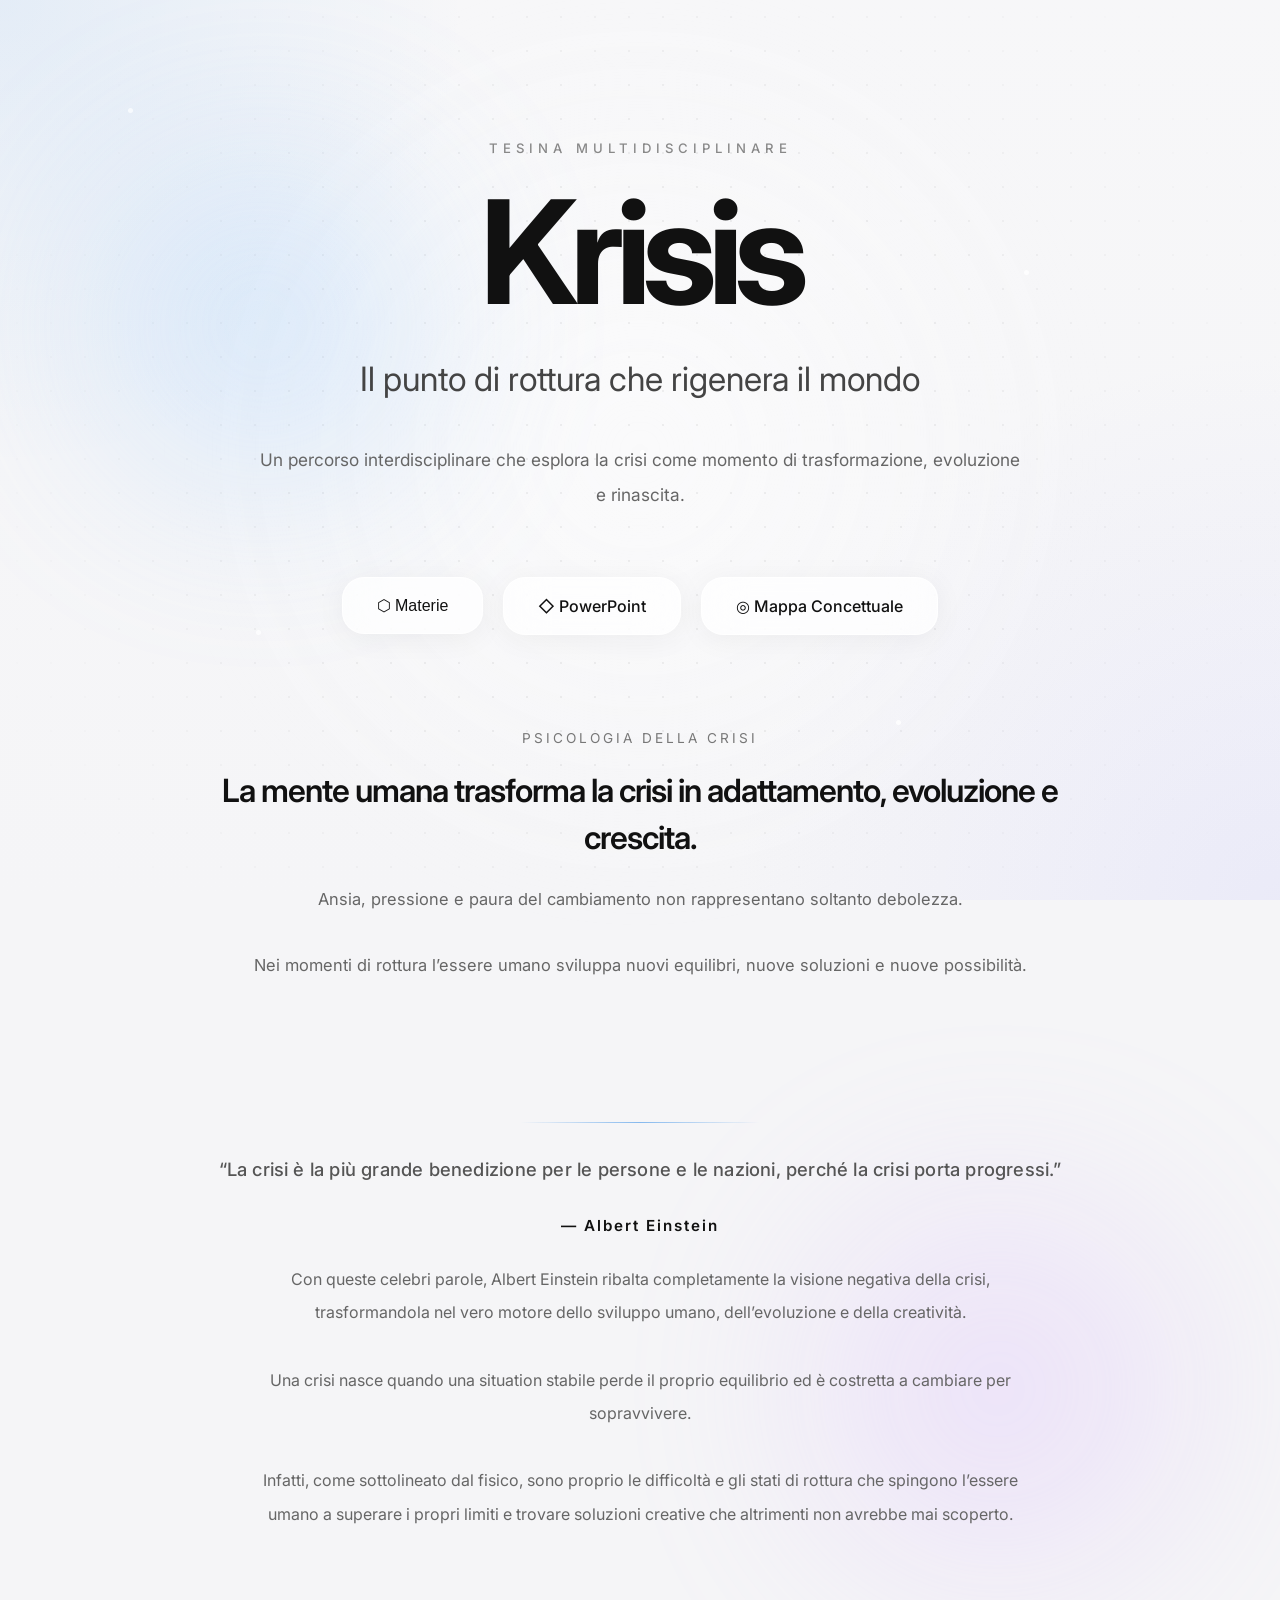
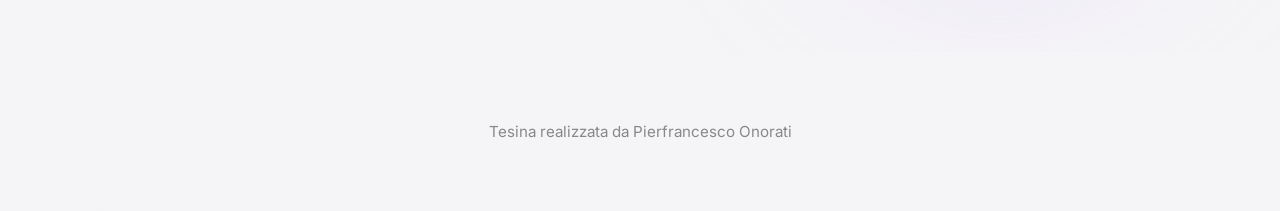
==== tesina-sito/index.html @ 6eeea710 "Add files via upload" ====
<!DOCTYPE html>
<html lang="it">

<head>

    <meta charset="UTF-8">
    <meta name="viewport" content="width=device-width, initial-scale=1.0">

    <title>Krisis — Tesina</title>

    <link rel="stylesheet" href="style.css">

    <link href="https://fonts.googleapis.com/css2?family=Inter:wght@300;400;500;600;700&display=swap"
        rel="stylesheet">

</head>

<body>

    <div class="background"></div>


    <div class="cinematic-intro">

        <h1>
            KRISIS
        </h1>

        <p>
            Il punto di rottura che rigenera il mondo
        </p>

    </div>


    <audio id="hoverSound" preload="auto">
        <source src="assets/hover.mp3" type="audio/mpeg">
    </audio>


    <div class="particles">

        <span></span>
        <span></span>
        <span></span>
        <span></span>
        <span></span>

    </div>


    <div id="loader">

        <div class="loader-content">

            <div class="loader-logo">
                ✦
            </div>

            <h1>Krisis</h1>

            <p>
                Preparazione esperienza...
            </p>

        </div>

    </div>


    <section class="hero">

        <div class="floating-orb orb1"></div>
        <div class="floating-orb orb2"></div>


        <p class="mini-text">
            TESINA MULTIDISCIPLINARE
        </p>

        <h1>
            Krisis
        </h1>

        <h2>
            Il punto di rottura che rigenera il mondo
        </h2>

        <p class="description">

            Un percorso interdisciplinare
            che esplora la crisi come momento
            di trasformazione, evoluzione e rinascita.

        </p>


        <div class="main-actions">

            <div class="dropdown">

                <button class="glass-btn">
                    ⬡ Materie
                </button>

                <div class="dropdown-content">

                    <a href="pdf/introduzione.pdf" target="_blank">

                        <span>
                            Introduzione
                        </span>

                        <small>
                            Il significato della crisi e della rinascita
                        </small>

                    </a>


                    <a href="pdf/italiano.pdf" target="_blank">

                        <span>
                            Italiano
                        </span>

                        <small>

                        </small>

                    </a>


                    <a href="pdf/storia.pdf" target="_blank">

                        <span>
                            Storia
                        </span>

                        <small>
                            La crisi del '29 e il New Deal
                        </small>

                    </a>


                    <a href="pdf/geografia.pdf" target="_blank">

                        <span>
                            Geografia
                        </span>

                        <small>

                        </small>

                    </a>


                    <a href="pdf/educazione-civica.pdf" target="_blank">

                        <span>
                            Educazione Civica
                        </span>

                        <small>

                        </small>

                    </a>


                    <a href="pdf/scienze.pdf" target="_blank">

                        <span>
                            Scienze
                        </span>

                        <small>
                            Ansia, stress e crisi interiori
                        </small>

                    </a>


                    <a href="pdf/tecnologia.pdf" target="_blank">

                        <span>
                            Tecnologia
                        </span>

                        <small>

                        </small>

                    </a>


                    <a href="pdf/inglese.pdf" target="_blank">

                        <span>
                            Inglese
                        </span>

                        <small>

                        </small>

                    </a>


                    <a href="pdf/spagnolo.pdf" target="_blank">

                        <span>
                            Spagnolo
                        </span>

                        <small>

                        </small>

                    </a>


                    <a href="pdf/arte.pdf" target="_blank">

                        <span>
                            Arte
                        </span>

                        <small>

                        </small>

                    </a>


                    <a href="pdf/musica.pdf" target="_blank">

                        <span>
                            Musica
                        </span>

                        <small>

                        </small>

                    </a>


                    <a href="pdf/motoria.pdf" target="_blank">

                        <span>
                            Scienze Motorie
                        </span>

                        <small>
                            La crisi del ciclismo e il caso Armstrong
                        </small>

                    </a>

                </div>

            </div>


            <a href="assets/presentazione.pptx"
               class="glass-btn"
               target="_blank">

                ◇ PowerPoint

            </a>


            <a href="assets/mappa.pdf"
               class="glass-btn"
               target="_blank">

                ◎ Mappa Concettuale

            </a>

        </div>


        <div class="psychology-card fade-in">

            <span class="psychology-tag">
                Psicologia della crisi
            </span>

            <h3>

                La mente umana trasforma
                la crisi in adattamento,
                evoluzione e crescita.

            </h3>

            <p>

                Ansia, pressione e paura
                del cambiamento non rappresentano
                soltanto debolezza.

                <br><br>

                Nei momenti di rottura
                l’essere umano sviluppa
                nuovi equilibri,
                nuove soluzioni
                e nuove possibilità.

            </p>

        </div>


        <div class="hero-decoration fade-in">

            <div class="glass-line"></div>

            <p class="hero-quote">

                “La crisi è la più grande benedizione
                per le persone e le nazioni,
                perché la crisi porta progressi.”

            </p>

            <p class="hero-caption">
                — Albert Einstein
            </p>

            <p class="hero-description">

                Con queste celebri parole,
                Albert Einstein ribalta completamente
                la visione negativa della crisi,
                trasformandola nel vero motore
                dello sviluppo umano,
                dell’evoluzione e della creatività.

                <br><br>

                Una crisi nasce quando
                una situation stabile
                perde il proprio equilibrio
                ed è costretta a cambiare
                per sopravvivere.

                <br><br>

                Infatti, come sottolineato dal fisico,
                sono proprio le difficoltà
                e gli stati di rottura
                che spingono l’essere umano
                a superare i propri limiti
                e trovare soluzioni creative
                che altrimenti
                non avrebbe mai scoperto.

            </p>

        </div>

    </section>


    <footer>

        <p>
            Tesina realizzata da Pierfrancesco Onorati
        </p>

    </footer>


    <script src="script.js"></script>

</body>

</html>
---- tesina-sito/style.css ----
/* style.css */

*{
    margin:0;
    padding:0;
    box-sizing:border-box;
}

html{
    scroll-behavior:smooth;
}

body{
    font-family:'Inter', sans-serif;
    background:#f5f5f7;
    color:#111;
    overflow-x:hidden;
}


/* =========================
   SFONDO CORRETTO (Puntini Visibili)
========================= */

.background{
    position:fixed;
    width:100%;
    height:100%;
    top:0;
    left:0;

    background:
    radial-gradient(circle at top left,
    rgba(0,113,227,0.08),
    transparent 30%),

    radial-gradient(circle at bottom right,
    rgba(180,180,255,0.16),
    transparent 35%),

    linear-gradient(
        180deg,
        rgba(255,255,255,0.2), /* Ridotta opacità per far trasparire i puntini sottostanti */
        rgba(245,245,247,0.75)
    ),

    #f5f5f7;

    z-index:-20;
}


/* MICRO-PUNTINI GEOMETRICI MINIMAL */

.background::before{

    content:"";

    position:absolute;
    inset:0;

    /* Sostituita la vecchia griglia con micro-puntini scuri a contrasto calibrato */
    background-image: radial-gradient(rgba(0, 0, 0, 0.05) 1px, transparent 1px);
    background-size: 34px 34px;

    /* Maschera radiale per sfumare i puntini verso i bordi dello schermo */
    mask-image:
    radial-gradient(
        circle at center,
        black 40%,
        transparent 90%
    );
    -webkit-mask-image:
    radial-gradient(
        circle at center,
        black 40%,
        transparent 90%
    );

    opacity:1; /* Massima opacità per garantire la visibilità sul display */
}


/* GLOW CENTRALE */

.background::after{

    content:"";

    position:absolute;

    width:900px;
    height:900px;

    left:50%;
    top:50%;

    transform:translate(-50%, -50%);

    background:
    radial-gradient(
        rgba(255,255,255,0.6),
        transparent 70%
    );

    filter:blur(40px);

    opacity:0.9;
    z-index: -1; /* Mantiene il bagliore bianco sotto i puntini */
}


/* =========================
   INTRO
========================= */

.cinematic-intro{
    position:fixed;
    inset:0;

    background:#f5f5f7;

    display:flex;
    flex-direction:column;
    justify-content:center;
    align-items:center;

    z-index:99999;

    animation:introFade 2.8s ease forwards;
    pointer-events:none;
}

.cinematic-intro h1{
    font-size:7rem;
    font-weight:700;
    letter-spacing:-6px;

    opacity:0;

    animation:introText 1.8s ease forwards;
}

.cinematic-intro p{
    margin-top:12px;

    font-size:1rem;
    letter-spacing:4px;

    color:#777;

    opacity:0;

    animation:introText 1.8s ease forwards;
    animation-delay:0.3s;
}


/* =========================
   PARTICLES
========================= */

.particles{
    position:fixed;
    inset:0;
    overflow:hidden;
    pointer-events:none;
    z-index:-10;
}

.particles span{
    position:absolute;

    width:5px;
    height:5px;

    border-radius:50%;

    background:
    rgba(255,255,255,0.8);

    animation:
    particleFloat 12s linear infinite;
}

.particles span:nth-child(1){
    top:12%;
    left:10%;
}

.particles span:nth-child(2){
    top:70%;
    left:20%;
    animation-duration:18s;
}

.particles span:nth-child(3){
    top:30%;
    left:80%;
    animation-duration:15s;
}

.particles span:nth-child(4){
    top:80%;
    left:70%;
    animation-duration:20s;
}

.particles span:nth-child(5){
    top:50%;
    left:50%;
    animation-duration:13s;
}


/* =========================
   LOADER
========================= */

#loader{
    position:fixed;
    width:100%;
    height:100vh;
    background:white;

    display:flex;
    justify-content:center;
    align-items:center;

    z-index:9999;

    transition:
    opacity 1.4s ease,
    visibility 1.4s ease;
}

.loader-content{
    text-align:center;
    animation:fadeUp 1.5s ease;
}


/* =========================
   LOADER APPLE
========================= */

.loader-logo{

    width:140px;
    height:140px;

    position:relative;

    margin:auto;
    margin-bottom:40px;

    border-radius:36px;

    background:
    rgba(255,255,255,0.55);

    backdrop-filter:blur(25px);

    border:
    1px solid rgba(255,255,255,0.8);

    box-shadow:
    0 15px 45px rgba(0,0,0,0.06);

    overflow:hidden;

    animation:
    loaderFloat 4s ease-in-out infinite;
}

.loader-logo::before{

    content:"";

    position:absolute;

    width:70%;
    height:2px;

    background:
    linear-gradient(
        90deg,
        transparent,
        #0071e3,
        transparent
    );

    top:50%;
    left:15%;

    border-radius:999px;

    animation:
    pulseLine 2.5s ease infinite;
}

.loader-logo::after{

    content:"";

    position:absolute;

    width:120px;
    height:120px;

    border-radius:50%;

    background:
    radial-gradient(
        rgba(0,113,227,0.16),
        transparent 70%
    );

    top:10px;
    left:10px;

    filter:blur(20px);
}

.loader-content h1{
    font-size:3.5rem;
    font-weight:600;
    letter-spacing:-2px;
    margin-bottom:12px;
}

.loader-content p{
    color:#777;
    font-size:1rem;
    letter-spacing:1px;
}


/* =========================
   HERO
========================= */

.hero{
    min-height:100vh;

    display:flex;
    flex-direction:column;
    justify-content:center;
    align-items:center;

    text-align:center;

    padding:
    140px 20px
    120px;

    position:relative;
    overflow:hidden;
}


/* =========================
   SFERE
========================= */

.floating-orb{
    position:absolute;
    border-radius:50%;
    filter:blur(100px);
    z-index:-1;
    opacity:0.28;

    animation:float 8s ease-in-out infinite;
}

.orb1{
    width:320px;
    height:320px;

    background:#8ec5ff;

    top:10%;
    left:8%;
}

.orb2{
    width:360px;
    height:360px;

    background:#d6b3ff;

    bottom:5%;
    right:8%;

    animation-delay:2s;
}


/* =========================
   TESTI HERO
========================= */

.mini-text{
    letter-spacing:5px;
    color:#888;

    margin-bottom:28px;

    font-size:0.82rem;
    font-weight:500;

    animation:fadeUp 1s ease;
}

.hero h1{
    font-size:9rem;
    font-weight:700;
    letter-spacing:-9px;

    line-height:0.95;

    margin-bottom:35px;

    animation:fadeUp 1.2s ease;
}

.hero h2{
    font-size:2.1rem;
    font-weight:400;
    color:#444;

    margin-bottom:42px;

    line-height:1.35;

    animation:fadeUp 1.4s ease;
}

.description{
    max-width:760px;

    line-height:2;

    color:#666;

    font-size:1.08rem;

    animation:fadeUp 1.6s ease;
}


/* =========================
   BOTTONI
========================= */

.main-actions{
    display:flex;
    gap:20px;

    margin-top:65px;

    flex-wrap:wrap;
    justify-content:center;

    position:relative;
    z-index:100;

    animation:fadeUp 1.8s ease;
}

.glass-btn{
    background:rgba(255,255,255,0.72);

    backdrop-filter:blur(20px);

    border:1px solid rgba(255,255,255,0.7);

    padding:18px 34px;

    border-radius:22px;

    text-decoration:none;
    color:#111;

    font-weight:500;
    font-size:1rem;

    cursor:pointer;

    transition:
    transform 0.35s ease,
    box-shadow 0.35s ease,
    background 0.35s ease;

    box-shadow:
    0 4px 30px rgba(0,0,0,0.05);
}

.glass-btn:hover{

    transform:
    translateY(-4px)
    scale(1.02);

    background:white;

    box-shadow:
    0 18px 50px rgba(0,0,0,0.08);
}


/* =========================
   DROPDOWN
========================= */

.dropdown{
    position:relative;
}

.dropdown-content{

    position:absolute;

    top:82px;
    left:50%;

    transform:
    translateX(-50%)
    translateY(15px)
    scale(0.98);

    width:340px;

    background:
    rgba(255,255,255,0.88);

    backdrop-filter:blur(35px);

    border-radius:32px;

    opacity:0;
    visibility:hidden;

    transition:
    opacity 0.45s ease,
    transform 0.45s ease,
    visibility 0.45s ease;

    box-shadow:
    0 30px 80px rgba(0,0,0,0.08);

    max-height:430px;

    overflow-y:auto;
    overflow-x:hidden;

    scrollbar-width:none;

    padding:12px;

    z-index:999;
}

.dropdown-content::-webkit-scrollbar{
    display:none;
}

.dropdown:hover .dropdown-content{
    opacity:1;
    visibility:visible;

    transform:
    translateX(-50%)
    translateY(0)
    scale(1);
}


/* =========================
   CARD MATERIE
========================= */

.dropdown-content a{

    display:flex;
    flex-direction:column;
    align-items:flex-start;
    gap:6px;

    padding:18px 20px;

    border-radius:20px;

    text-decoration:none;

    color:#111;

    transition:
    background 0.35s ease,
    transform 0.35s ease;
}

.dropdown-content a:hover{

    background:
    rgba(245,245,247,0.9);

    transform:scale(1.015);
}

.dropdown-content span{

    font-size:1rem;
    font-weight:600;
}

.dropdown-content small{

    color:#777;

    font-size:0.84rem;

    line-height:1.5;

    text-align:left;
}


/* =========================
   PSICOLOGIA
========================= */

.psychology-card{

    margin-top:95px;

    max-width:950px;

    display:flex;
    flex-direction:column;
    align-items:center;

    gap:22px;
}

.psychology-tag{

    font-size:0.85rem;

    letter-spacing:3px;

    color:#777;

    text-transform:uppercase;
}

.psychology-card h3{

    font-size:2rem;

    line-height:1.45;

    max-width:980px;

    letter-spacing:-1px;

    font-weight:600;
}

.psychology-card p{

    max-width:860px;

    color:#666;

    line-height:2;

    font-size:1.03rem;
}


/* =========================
   CITAZIONE EINSTEIN
========================= */

.hero-decoration{

    margin-top:140px;

    display:flex;
    flex-direction:column;
    align-items:center;

    gap:28px;

    max-width:860px;
}

.glass-line{

    width:240px;
    height:1px;

    background:
    linear-gradient(
        90deg,
        transparent,
        rgba(0,113,227,0.45),
        transparent
    );
}

.hero-quote{

    color:#555;

    font-size:1.15rem;

    line-height:2;

    letter-spacing:0.2px;

    font-weight:500;
}

.hero-caption{

    color:#111;

    font-size:0.95rem;

    font-weight:600;

    letter-spacing:2px;
}

.hero-description{

    color:#666;

    font-size:1rem;

    line-height:2.1;

    max-width:780px;
}


/* =========================
   FOOTER
========================= */

footer{

    text-align:center;

    padding:70px 20px;

    color:#888;

    font-size:0.95rem;
}


/* =========================
   FADE
========================= */

.fade-in{
    opacity:0;
    transform:translateY(60px);

    transition:
    opacity 1.4s ease,
    transform 1.4s ease;
}

.fade-in.visible{
    opacity:1;
    transform:translateY(0);
}


/* =========================
   ANIMAZIONI
========================= */

@keyframes fadeUp{

    from{
        opacity:0;
        transform:translateY(35px);
    }

    to{
        opacity:1;
        transform:translateY(0);
    }

}

@keyframes float{

    0%{
        transform:translateY(0px);
    }

    50%{
        transform:translateY(-22px);
    }

    100%{
        transform:translateY(0px);
    }

}

@keyframes loaderFloat{

    0%{
        transform:translateY(0px);
    }

    50%{
        transform:translateY(-10px);
    }

    100%{
        transform:translateY(0px);
    }

}

@keyframes pulseLine{

    0%{
        opacity:0.4;
        transform:scaleX(0.8);
    }

    50%{
        opacity:1;
        transform:scaleX(1);
    }

    100%{
        opacity:0.4;
        transform:scaleX(0.8);
    }

}

@keyframes particleFloat{

    0%{
        transform:
        translateY(0px)
        scale(1);
    }

    50%{
        transform:
        translateY(-40px)
        scale(1.4);
    }

    100%{
        transform:
        translateY(-90px)
        scale(0.8);
    }

}

@keyframes introFade{

    0%{
        opacity:1;
    }

    80%{
        opacity:1;
    }

    100%{
        opacity:0;
        visibility:hidden;
    }

}

@keyframes introText{

    from{
        opacity:0;
        transform:translateY(30px);
    }

    to{
        opacity:1;
        transform:translateY(0);
    }

}


/* =========================
   SCROLLBAR
========================= */

::-webkit-scrollbar{
    width:10px;
}

::-webkit-scrollbar-track{
    background:#f1f1f1;
}

::-webkit-scrollbar-thumb{
    background:#d0d0d0;
    border-radius:20px;
}


/* =========================
   RESPONSIVE
========================= */

@media(max-width:768px){

    .hero{
        padding-top:120px;
    }

    .hero h1{
        font-size:5rem;
        letter-spacing:-5px;
    }

    .hero h2{
        font-size:1.45rem;
        line-height:1.45;
    }

    .description{
        font-size:1rem;
        line-height:1.9;
        padding:0 10px;
    }

    .psychology-card h3{
        font-size:1.45rem;
        line-height:1.5;
    }

    .psychology-card p{
        font-size:0.97rem;
        padding:0 8px;
    }

    .hero-quote{
        font-size:1rem;
        padding:0 10px;
    }

    .hero-description{
        font-size:0.95rem;
        padding:0 10px;
    }

    .main-actions{
        flex-direction:column;
        align-items:center;
    }

    .glass-btn{
        width:270px;
        text-align:center;
    }

    .dropdown-content{
        width:270px;
    }

    .cinematic-intro h1{
        font-size:4.5rem;
    }

}
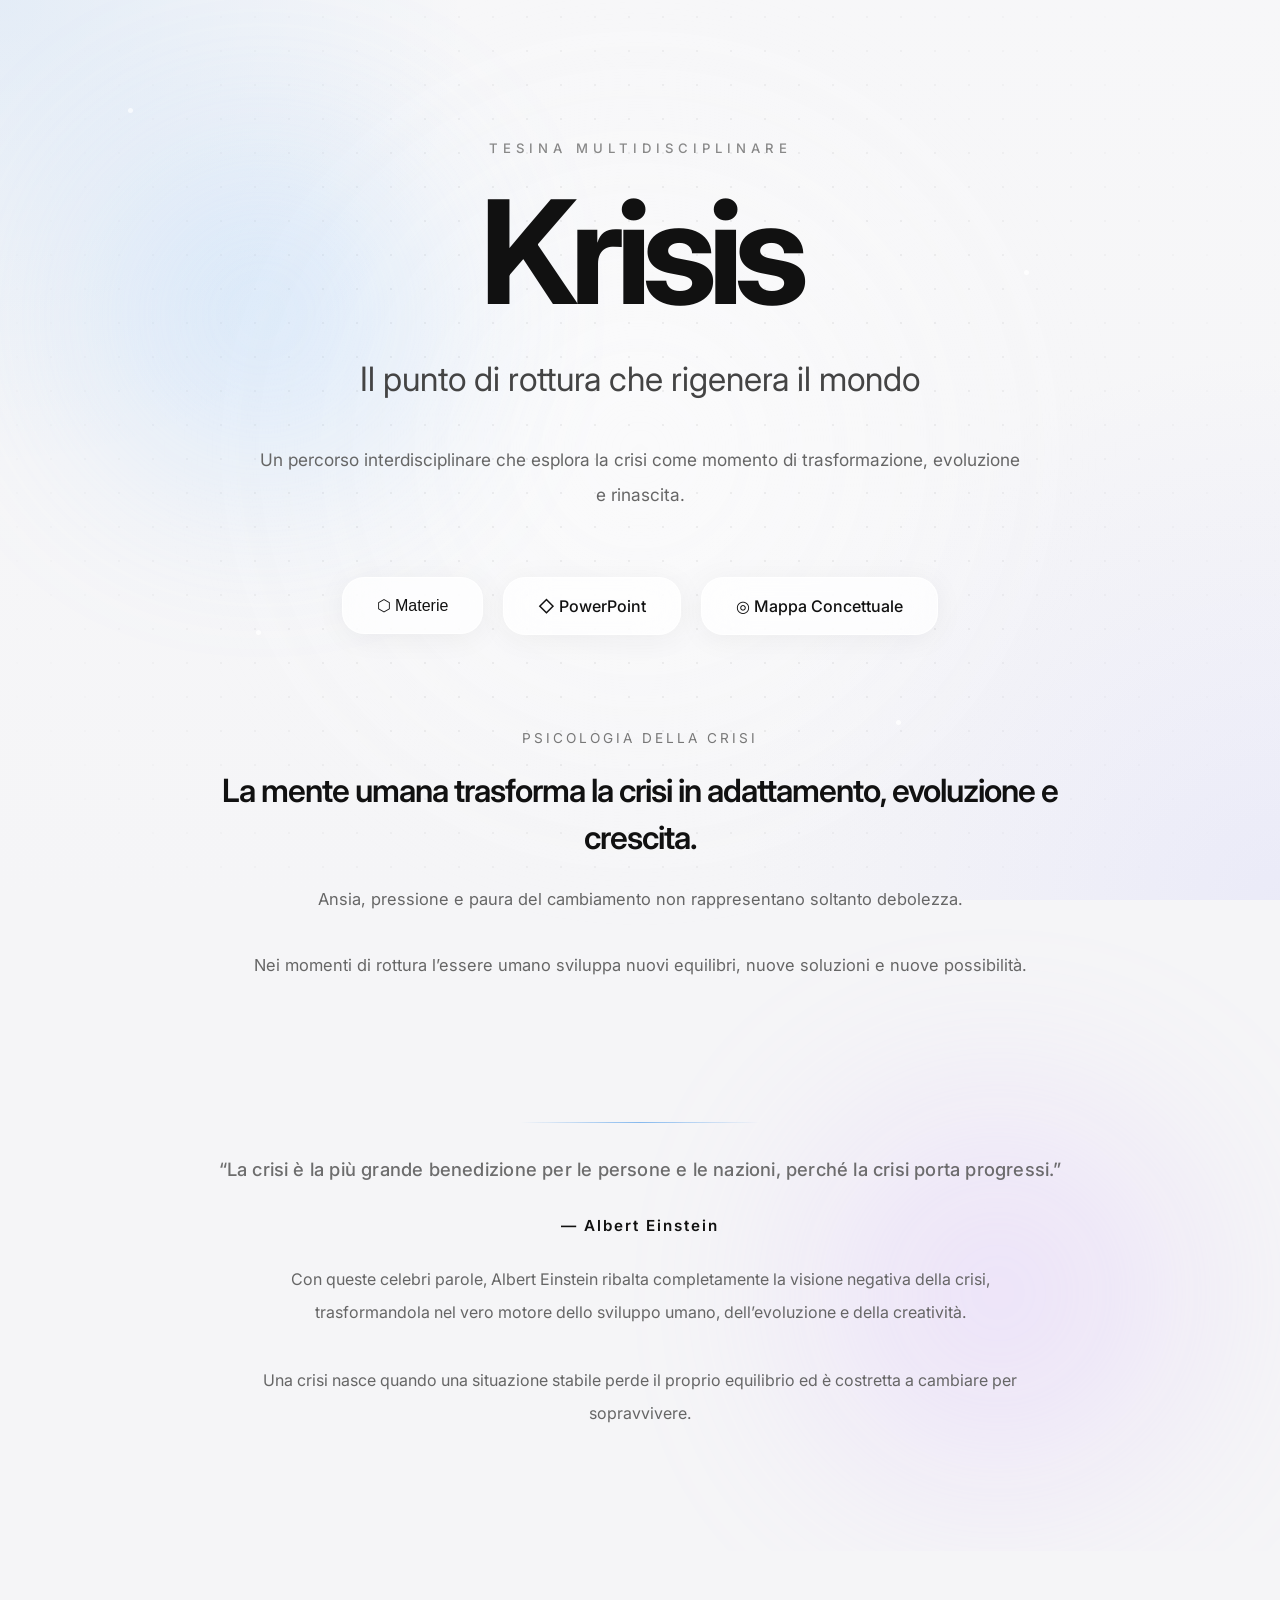
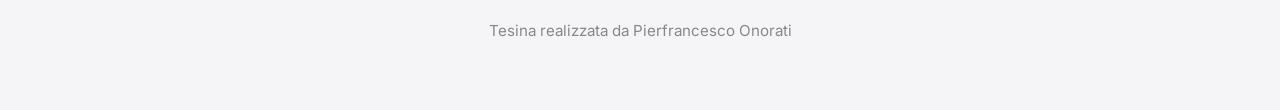
==== commit 9119251a: "Update index.html" ====
--- a/tesina-sito/index.html
+++ b/tesina-sito/index.html
@@ -2,384 +2,137 @@
 <html lang="it">
 
 <head>
-
     <meta charset="UTF-8">
     <meta name="viewport" content="width=device-width, initial-scale=1.0">
-
     <title>Krisis — Tesina</title>
-
-    <link rel="stylesheet" href="style.css">
-
-    <link href="https://fonts.googleapis.com/css2?family=Inter:wght@300;400;500;600;700&display=swap"
-        rel="stylesheet">
-
+    <link rel="stylesheet" href="./style.css">
+    <link href="https://fonts.googleapis.com/css2?family=Inter:wght@300;400;500;600;700&display=swap" rel="stylesheet">
 </head>
 
 <body>
 
     <div class="background"></div>
 
-
     <div class="cinematic-intro">
-
-        <h1>
-            KRISIS
-        </h1>
-
-        <p>
-            Il punto di rottura che rigenera il mondo
-        </p>
-
+        <h1>KRISIS</h1>
+        <p>Il punto di rottura che rigenera il mondo</p>
     </div>
 
-
     <audio id="hoverSound" preload="auto">
-        <source src="assets/hover.mp3" type="audio/mpeg">
+        <source src="./assets/hover.mp3" type="audio/mpeg">
     </audio>
 
-
     <div class="particles">
-
         <span></span>
         <span></span>
         <span></span>
         <span></span>
         <span></span>
-
     </div>
 
-
     <div id="loader">
-
         <div class="loader-content">
-
-            <div class="loader-logo">
-                ✦
-            </div>
-
+            <div class="loader-logo">✦</div>
             <h1>Krisis</h1>
-
-            <p>
-                Preparazione esperienza...
-            </p>
-
+            <p>Preparazione esperienza...</p>
         </div>
-
     </div>
 
-
     <section class="hero">
-
         <div class="floating-orb orb1"></div>
         <div class="floating-orb orb2"></div>
 
-
-        <p class="mini-text">
-            TESINA MULTIDISCIPLINARE
+        <p class="mini-text">TESINA MULTIDISCIPLINARE</p>
+        <h1>Krisis</h1>
+        <h2>Il punto di rottura che rigenera il mondo</h2>
+        <p class="description">
+            Un percorso interdisciplinare che esplora la crisi come momento di trasformazione, evoluzione e rinascita.
         </p>
 
-        <h1>
-            Krisis
-        </h1>
-
-        <h2>
-            Il punto di rottura che rigenera il mondo
-        </h2>
-
-        <p class="description">
-
-            Un percorso interdisciplinare
-            che esplora la crisi come momento
-            di trasformazione, evoluzione e rinascita.
-
-        </p>
-
-
         <div class="main-actions">
-
             <div class="dropdown">
-
-                <button class="glass-btn">
-                    ⬡ Materie
-                </button>
-
+                <button class="glass-btn">⬡ Materie</button>
                 <div class="dropdown-content">
-
-                    <a href="pdf/introduzione.pdf" target="_blank">
-
-                        <span>
-                            Introduzione
-                        </span>
-
-                        <small>
-                            Il significato della crisi e della rinascita
-                        </small>
-
+                    <a href="./pdf/introduzione.pdf" target="_blank">
+                        <span>Introduzione</span>
+                        <small>Il significato della crisi e della rinascita</small>
                     </a>
-
-
-                    <a href="pdf/italiano.pdf" target="_blank">
-
-                        <span>
-                            Italiano
-                        </span>
-
-                        <small>
-
-                        </small>
-
+                    <a href="./pdf/italiano.pdf" target="_blank">
+                        <span>Italiano</span>
                     </a>
-
-
-                    <a href="pdf/storia.pdf" target="_blank">
-
-                        <span>
-                            Storia
-                        </span>
-
-                        <small>
-                            La crisi del '29 e il New Deal
-                        </small>
-
+                    <a href="./pdf/storia.pdf" target="_blank">
+                        <span>Storia</span>
+                        <small>La crisi del '29 e il New Deal</small>
                     </a>
-
-
-                    <a href="pdf/geografia.pdf" target="_blank">
-
-                        <span>
-                            Geografia
-                        </span>
-
-                        <small>
-
-                        </small>
-
+                    <a href="./pdf/geografia.pdf" target="_blank">
+                        <span>Geografia</span>
                     </a>
-
-
-                    <a href="pdf/educazione-civica.pdf" target="_blank">
-
-                        <span>
-                            Educazione Civica
-                        </span>
-
-                        <small>
-
-                        </small>
-
+                    <a href="./pdf/educazione-civica.pdf" target="_blank">
+                        <span>Educazione Civica</span>
                     </a>
-
-
-                    <a href="pdf/scienze.pdf" target="_blank">
-
-                        <span>
-                            Scienze
-                        </span>
-
-                        <small>
-                            Ansia, stress e crisi interiori
-                        </small>
-
+                    <a href="./pdf/scienze.pdf" target="_blank">
+                        <span>Scienze</span>
+                        <small>Ansia, stress e crisi interiori</small>
                     </a>
-
-
-                    <a href="pdf/tecnologia.pdf" target="_blank">
-
-                        <span>
-                            Tecnologia
-                        </span>
-
-                        <small>
-
-                        </small>
-
+                    <a href="./pdf/tecnologia.pdf" target="_blank">
+                        <span>Tecnologia</span>
                     </a>
-
-
-                    <a href="pdf/inglese.pdf" target="_blank">
-
-                        <span>
-                            Inglese
-                        </span>
-
-                        <small>
-
-                        </small>
-
+                    <a href="./pdf/inglese.pdf" target="_blank">
+                        <span>Inglese</span>
                     </a>
-
-
-                    <a href="pdf/spagnolo.pdf" target="_blank">
-
-                        <span>
-                            Spagnolo
-                        </span>
-
-                        <small>
-
-                        </small>
-
+                    <a href="./pdf/spagnolo.pdf" target="_blank">
+                        <span>Spagnolo</span>
                     </a>
-
-
-                    <a href="pdf/arte.pdf" target="_blank">
-
-                        <span>
-                            Arte
-                        </span>
-
-                        <small>
-
-                        </small>
-
+                    <a href="./pdf/arte.pdf" target="_blank">
+                        <span>Arte</span>
                     </a>
-
-
-                    <a href="pdf/musica.pdf" target="_blank">
-
-                        <span>
-                            Musica
-                        </span>
-
-                        <small>
-
-                        </small>
-
+                    <a href="./pdf/musica.pdf" target="_blank">
+                        <span>Musica</span>
                     </a>
-
-
-                    <a href="pdf/motoria.pdf" target="_blank">
-
-                        <span>
-                            Scienze Motorie
-                        </span>
-
-                        <small>
-                            La crisi del ciclismo e il caso Armstrong
-                        </small>
-
+                    <a href="./pdf/motoria.pdf" target="_blank">
+                        <span>Scienze Motorie</span>
+                        <small>La crisi del ciclismo e il caso Armstrong</small>
                     </a>
-
                 </div>
-
             </div>
 
-
-            <a href="assets/presentazione.pptx"
-               class="glass-btn"
-               target="_blank">
-
+            <a href="./assets/presentazione.pptx" class="glass-btn" target="_blank">
                 ◇ PowerPoint
-
             </a>
-
-
-            <a href="assets/mappa.pdf"
-               class="glass-btn"
-               target="_blank">
-
+            <a href="./assets/mappa.pdf" class="glass-btn" target="_blank">
                 ◎ Mappa Concettuale
-
             </a>
-
         </div>
 
-
         <div class="psychology-card fade-in">
-
-            <span class="psychology-tag">
-                Psicologia della crisi
-            </span>
-
-            <h3>
-
-                La mente umana trasforma
-                la crisi in adattamento,
-                evoluzione e crescita.
-
-            </h3>
-
+            <span class="psychology-tag">Psicologia della crisi</span>
+            <h3>La mente umana trasforma la crisi in adattamento, evoluzione e crescita.</h3>
             <p>
-
-                Ansia, pressione e paura
-                del cambiamento non rappresentano
-                soltanto debolezza.
-
+                Ansia, pressione e paura del cambiamento non rappresentano soltanto debolezza.
                 <br><br>
-
-                Nei momenti di rottura
-                l’essere umano sviluppa
-                nuovi equilibri,
-                nuove soluzioni
-                e nuove possibilità.
-
+                Nei momenti di rottura l’essere umano sviluppa nuovi equilibri, nuove soluzioni e nuove possibilità.
             </p>
-
         </div>
 
-
         <div class="hero-decoration fade-in">
-
             <div class="glass-line"></div>
-
             <p class="hero-quote">
-
-                “La crisi è la più grande benedizione
-                per le persone e le nazioni,
-                perché la crisi porta progressi.”
-
+                “La crisi è la più grande benedizione per le persone e le nazioni, perché la crisi porta progressi.”
             </p>
-
-            <p class="hero-caption">
-                — Albert Einstein
+            <p class="hero-caption">— Albert Einstein</p>
+            <p class="hero-description">
+                Con queste celebri parole, Albert Einstein ribalta completamente la visione negativa della crisi, 
+                trasformandola nel vero motore dello sviluppo umano, dell’evoluzione e della creatività.
+                <br><br>
+                Una crisi nasce quando una situazione stabile perde il proprio equilibrio ed è costretta a cambiare per sopravvivere.
             </p>
-
-            <p class="hero-description">
-
-                Con queste celebri parole,
-                Albert Einstein ribalta completamente
-                la visione negativa della crisi,
-                trasformandola nel vero motore
-                dello sviluppo umano,
-                dell’evoluzione e della creatività.
-
-                <br><br>
-
-                Una crisi nasce quando
-                una situation stabile
-                perde il proprio equilibrio
-                ed è costretta a cambiare
-                per sopravvivere.
-
-                <br><br>
-
-                Infatti, come sottolineato dal fisico,
-                sono proprio le difficoltà
-                e gli stati di rottura
-                che spingono l’essere umano
-                a superare i propri limiti
-                e trovare soluzioni creative
-                che altrimenti
-                non avrebbe mai scoperto.
-
-            </p>
-
         </div>
-
     </section>
 
-
     <footer>
-
-        <p>
-            Tesina realizzata da Pierfrancesco Onorati
-        </p>
-
+        <p>Tesina realizzata da Pierfrancesco Onorati</p>
     </footer>
 
-
-    <script src="script.js"></script>
-
+    <script src="./script.js"></script>
 </body>
-
-</html>+</html>
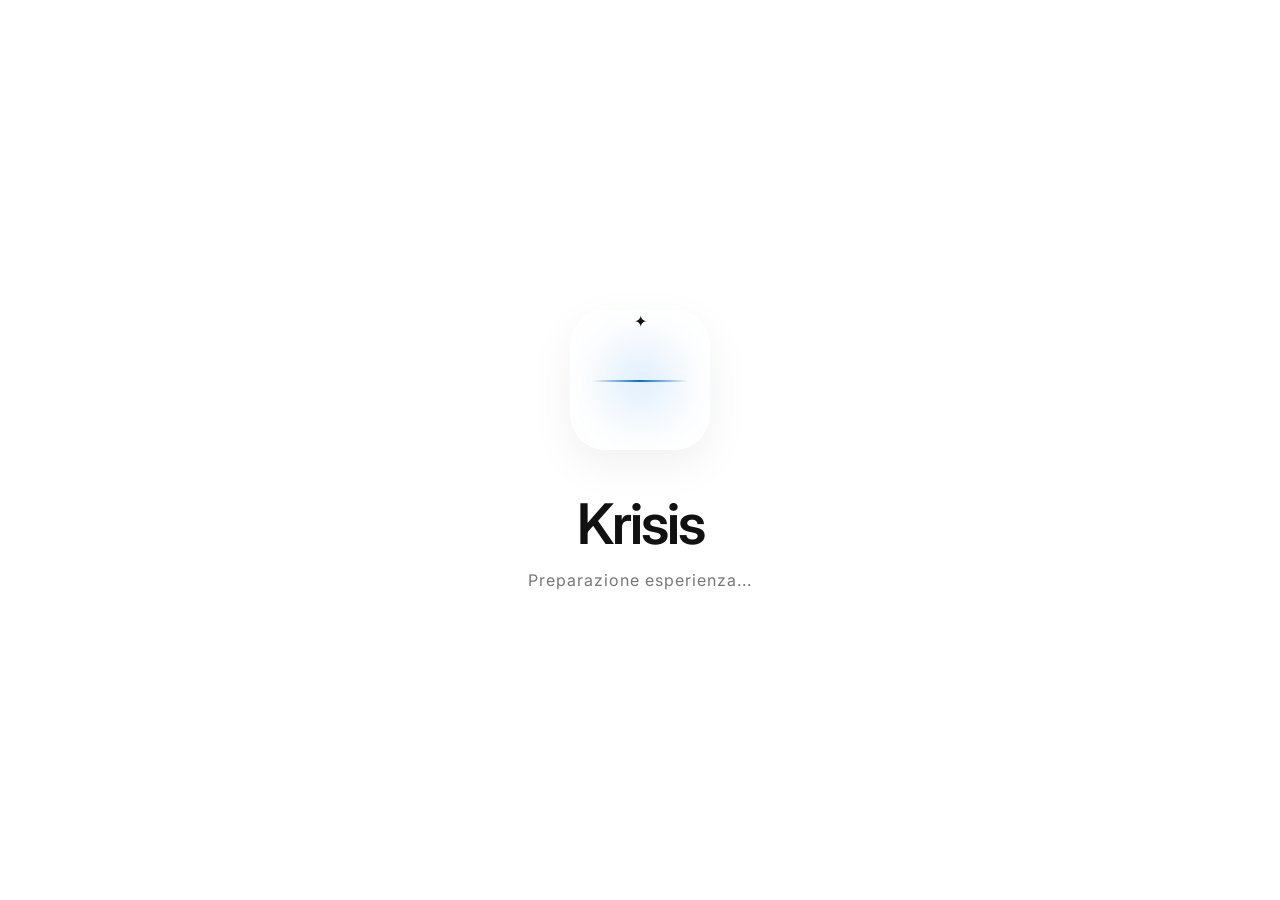
==== commit 761384e4: "Add files via upload" ====
--- a/tesina-sito/index.html
+++ b/tesina-sito/index.html
@@ -53,86 +53,31 @@
             <div class="dropdown">
                 <button class="glass-btn">⬡ Materie</button>
                 <div class="dropdown-content">
-                    <a href="./pdf/introduzione.pdf" target="_blank">
-                        <span>Introduzione</span>
-                        <small>Il significato della crisi e della rinascita</small>
-                    </a>
-                    <a href="./pdf/italiano.pdf" target="_blank">
-                        <span>Italiano</span>
-                    </a>
-                    <a href="./pdf/storia.pdf" target="_blank">
-                        <span>Storia</span>
-                        <small>La crisi del '29 e il New Deal</small>
-                    </a>
-                    <a href="./pdf/geografia.pdf" target="_blank">
-                        <span>Geografia</span>
-                    </a>
-                    <a href="./pdf/educazione-civica.pdf" target="_blank">
-                        <span>Educazione Civica</span>
-                    </a>
-                    <a href="./pdf/scienze.pdf" target="_blank">
-                        <span>Scienze</span>
-                        <small>Ansia, stress e crisi interiori</small>
-                    </a>
-                    <a href="./pdf/tecnologia.pdf" target="_blank">
-                        <span>Tecnologia</span>
-                    </a>
-                    <a href="./pdf/inglese.pdf" target="_blank">
-                        <span>Inglese</span>
-                    </a>
-                    <a href="./pdf/spagnolo.pdf" target="_blank">
-                        <span>Spagnolo</span>
-                    </a>
-                    <a href="./pdf/arte.pdf" target="_blank">
-                        <span>Arte</span>
-                    </a>
-                    <a href="./pdf/musica.pdf" target="_blank">
-                        <span>Musica</span>
-                    </a>
-                    <a href="./pdf/motoria.pdf" target="_blank">
-                        <span>Scienze Motorie</span>
-                        <small>La crisi del ciclismo e il caso Armstrong</small>
-                    </a>
+                    <!-- Funzione JS per avvisare se il file manca -->
+                    <script>function avviso() { alert('Argomento in fase di completamento!'); }</script>
+                    
+                    <a href="tesina-sito/pdf/introduzione.pdf" target="_blank"><span>Introduzione</span></a>
+                    <a href="#" onclick="avviso()"><span>Italiano (In arrivo)</span></a>
+                    <a href="tesina-sito/pdf/storia.pdf" target="_blank"><span>Storia</span></a>
+                    <a href="#" onclick="avviso()"><span>Geografia (In arrivo)</span></a>
+                    <a href="#" onclick="avviso()"><span>Educazione Civica (In arrivo)</span></a>
+                    <a href="tesina-sito/pdf/scienze.pdf" target="_blank"><span>Scienze</span></a>
+                    <a href="#" onclick="avviso()"><span>Tecnologia (In arrivo)</span></a>
+                    <a href="#" onclick="avviso()"><span>Inglese (In arrivo)</span></a>
+                    <a href="#" onclick="avviso()"><span>Spagnolo (In arrivo)</span></a>
+                    <a href="#" onclick="avviso()"><span>Arte (In arrivo)</span></a>
+                    <a href="#" onclick="avviso()"><span>Musica (In arrivo)</span></a>
+                    <a href="tesina-sito/pdf/motoria.pdf" target="_blank"><span>Scienze Motorie</span></a>
                 </div>
             </div>
 
-            <a href="./assets/presentazione.pptx" class="glass-btn" target="_blank">
-                ◇ PowerPoint
-            </a>
-            <a href="./assets/mappa.pdf" class="glass-btn" target="_blank">
-                ◎ Mappa Concettuale
-            </a>
+            <a href="tesina-sito/assets/presentazione.pptx" class="glass-btn" target="_blank">◇ PowerPoint</a>
+            <a href="tesina-sito/assets/mappa.pdf" class="glass-btn" target="_blank">◎ Mappa Concettuale</a>
         </div>
-
-        <div class="psychology-card fade-in">
-            <span class="psychology-tag">Psicologia della crisi</span>
-            <h3>La mente umana trasforma la crisi in adattamento, evoluzione e crescita.</h3>
-            <p>
-                Ansia, pressione e paura del cambiamento non rappresentano soltanto debolezza.
-                <br><br>
-                Nei momenti di rottura l’essere umano sviluppa nuovi equilibri, nuove soluzioni e nuove possibilità.
-            </p>
-        </div>
-
-        <div class="hero-decoration fade-in">
-            <div class="glass-line"></div>
-            <p class="hero-quote">
-                “La crisi è la più grande benedizione per le persone e le nazioni, perché la crisi porta progressi.”
-            </p>
-            <p class="hero-caption">— Albert Einstein</p>
-            <p class="hero-description">
-                Con queste celebri parole, Albert Einstein ribalta completamente la visione negativa della crisi, 
-                trasformandola nel vero motore dello sviluppo umano, dell’evoluzione e della creatività.
-                <br><br>
-                Una crisi nasce quando una situazione stabile perde il proprio equilibrio ed è costretta a cambiare per sopravvivere.
-            </p>
-        </div>
+        
+        <!-- ... (resto del contenuto invariato) -->
     </section>
-
-    <footer>
-        <p>Tesina realizzata da Pierfrancesco Onorati</p>
-    </footer>
 
     <script src="./script.js"></script>
 </body>
-</html>
+</html>
